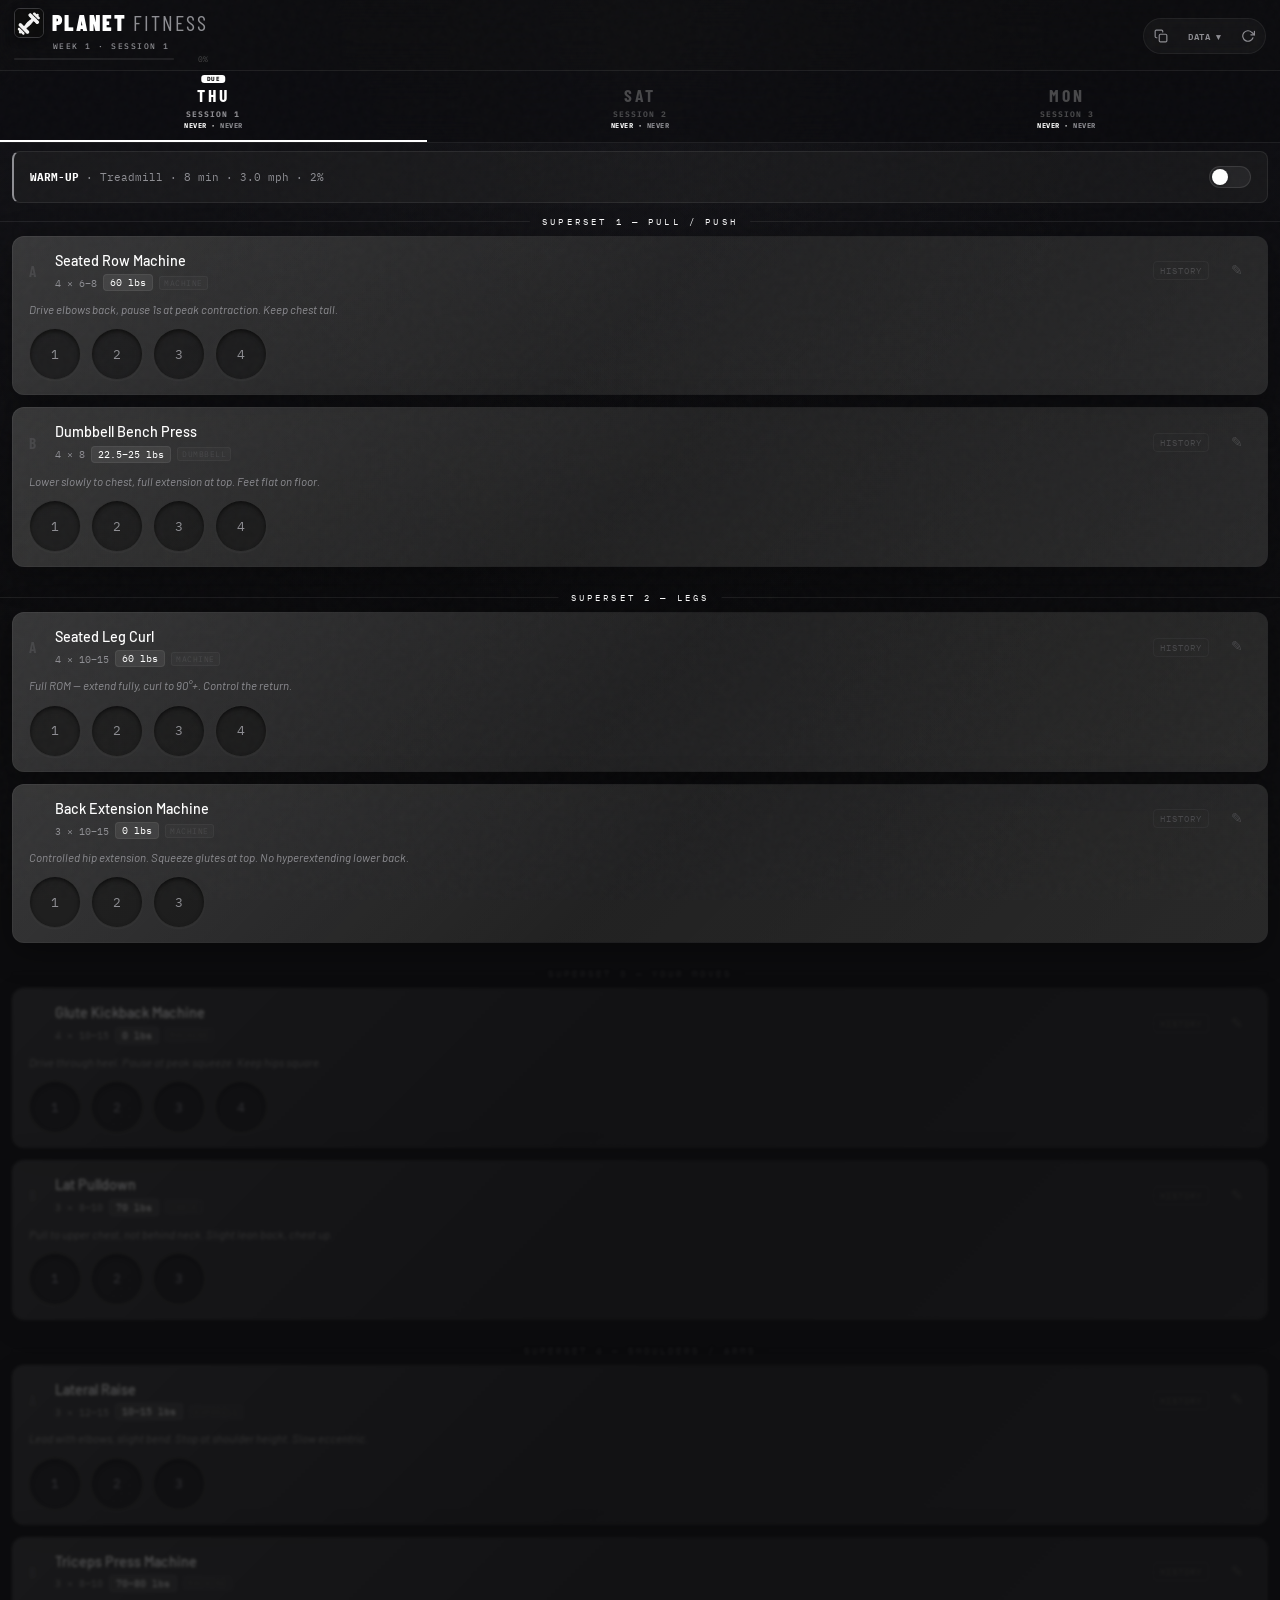
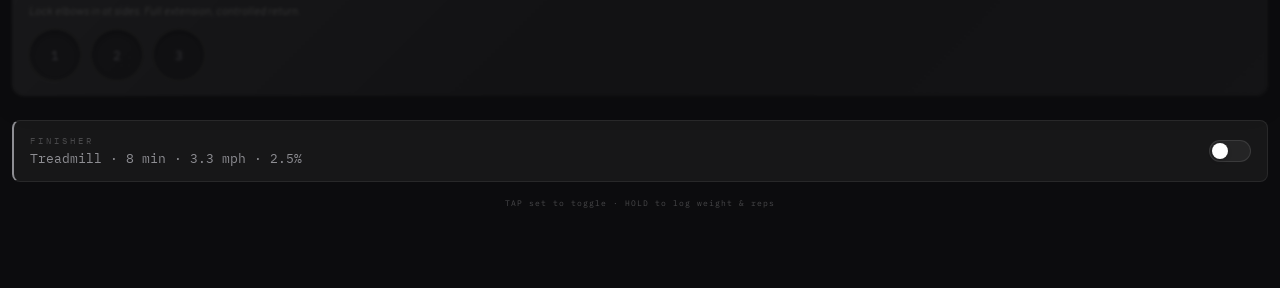
==== index.html @ 47578751 "chore: small reset button fix on mobile" ====
<!DOCTYPE html>
<html lang="en">
<head>
<meta charset="utf-8"/>
<meta content="width=device-width, initial-scale=1.0" name="viewport"/>
<title>Planet Fitness Tracker</title>
<link rel="icon" type="image/x-icon" href="assets/img/favicon.ico" />
<link rel="icon" type="image/jpeg" href="assets/img/icon.jpeg" />
<link rel="apple-touch-icon" href="assets/img/icon.jpeg" />
<link href="https://fonts.googleapis.com/css2?family=Barlow+Condensed:wght@400;600;700;900&family=IBM+Plex+Mono:wght@400;500&family=Barlow:wght@300;400;500&display=swap" rel="stylesheet"/>
<link rel="stylesheet" href="./styles/main.css" />
</head>
<body>
<header>
<div class="wordmark">
<div class="brand-wrap">
  <img class="header-logo-img" src="assets/img/icon.jpeg" alt="Planet Fitness Logo" />
  <div class="logo">Planet <span>Fitness</span></div>
</div>
<div class="subtitle">3525 Washington St · Strength Plan</div>
<div class="week-session" id="week-session-display"></div>
<div id="global-progress-bar-container"></div>
</div>
<div class="header-actions">
  <div class="action-pill-group">
    <button id="copy-btn" class="header-btn" title="Copy Workout">
      <svg class="icon" viewBox="0 0 24 24" width="14" height="14" fill="none" stroke="currentColor" stroke-width="2" stroke-linecap="round" stroke-linejoin="round">
        <rect x="9" y="9" width="13" height="13" rx="2" ry="2"></rect>
        <path d="M5 15H4a2 2 0 0 1-2-2V4a2 2 0 0 1 2-2h9a2 2 0 0 1 2 2v1"></path>
      </svg>
    </button>
    <div class="dropdown">
      <button class="header-btn dropdown-trigger" title="Data Menu">
        <span>DATA ▾</span>
      </button>
      <div class="dropdown-content">
        <button class="dropdown-item" id="import-data-btn">Import Data</button>
        <button class="dropdown-item" id="export-data-btn">Export Data</button>
      </div>
    </div>
    <button id="reset-btn" class="header-btn" title="Reset Tracker">
      <svg class="icon" viewBox="0 0 24 24" width="14" height="14" fill="none" stroke="currentColor" stroke-width="2" stroke-linecap="round" stroke-linejoin="round">
        <polyline points="23 4 23 10 17 10"></polyline>
        <path d="M20.49 15a9 9 0 1 1-2.12-9.36L23 10"></path>
      </svg>
    </button>
  </div>
</div>
</header>
<!-- Rest Timer -->
<div class="hidden" id="rest-timer-bar">
<span id="rest-timer-label">REST</span>
<div id="rest-timer-track"><div id="rest-timer-fill"></div></div>
<span id="rest-timer-count">90</span>
<button id="rest-timer-extend" class="timer-action-btn" title="Add 30 seconds">+30s</button>
<button id="rest-timer-skip" class="timer-action-btn" title="Skip rest timer">✕</button>
</div>
<div id="app"></div>
<div class="log-hint" style="padding: 8px 0 80px; text-align: center;">
  TAP set to toggle · HOLD to log weight &amp; reps
</div>
<script type="module" src="./src/main.js"></script>
</body>
</html>
---- styles/main.css ----
/* ══════════════════════════════════════════
   MAIN — Central stylesheet entry point.
   Imports all modules in dependency order.
══════════════════════════════════════════ */
@import "./variables.css";
@import "./layout.css";
@import "./exercises.css";
@import "./modals.css";
@import "./summary.css";
@import "./cardio.css";
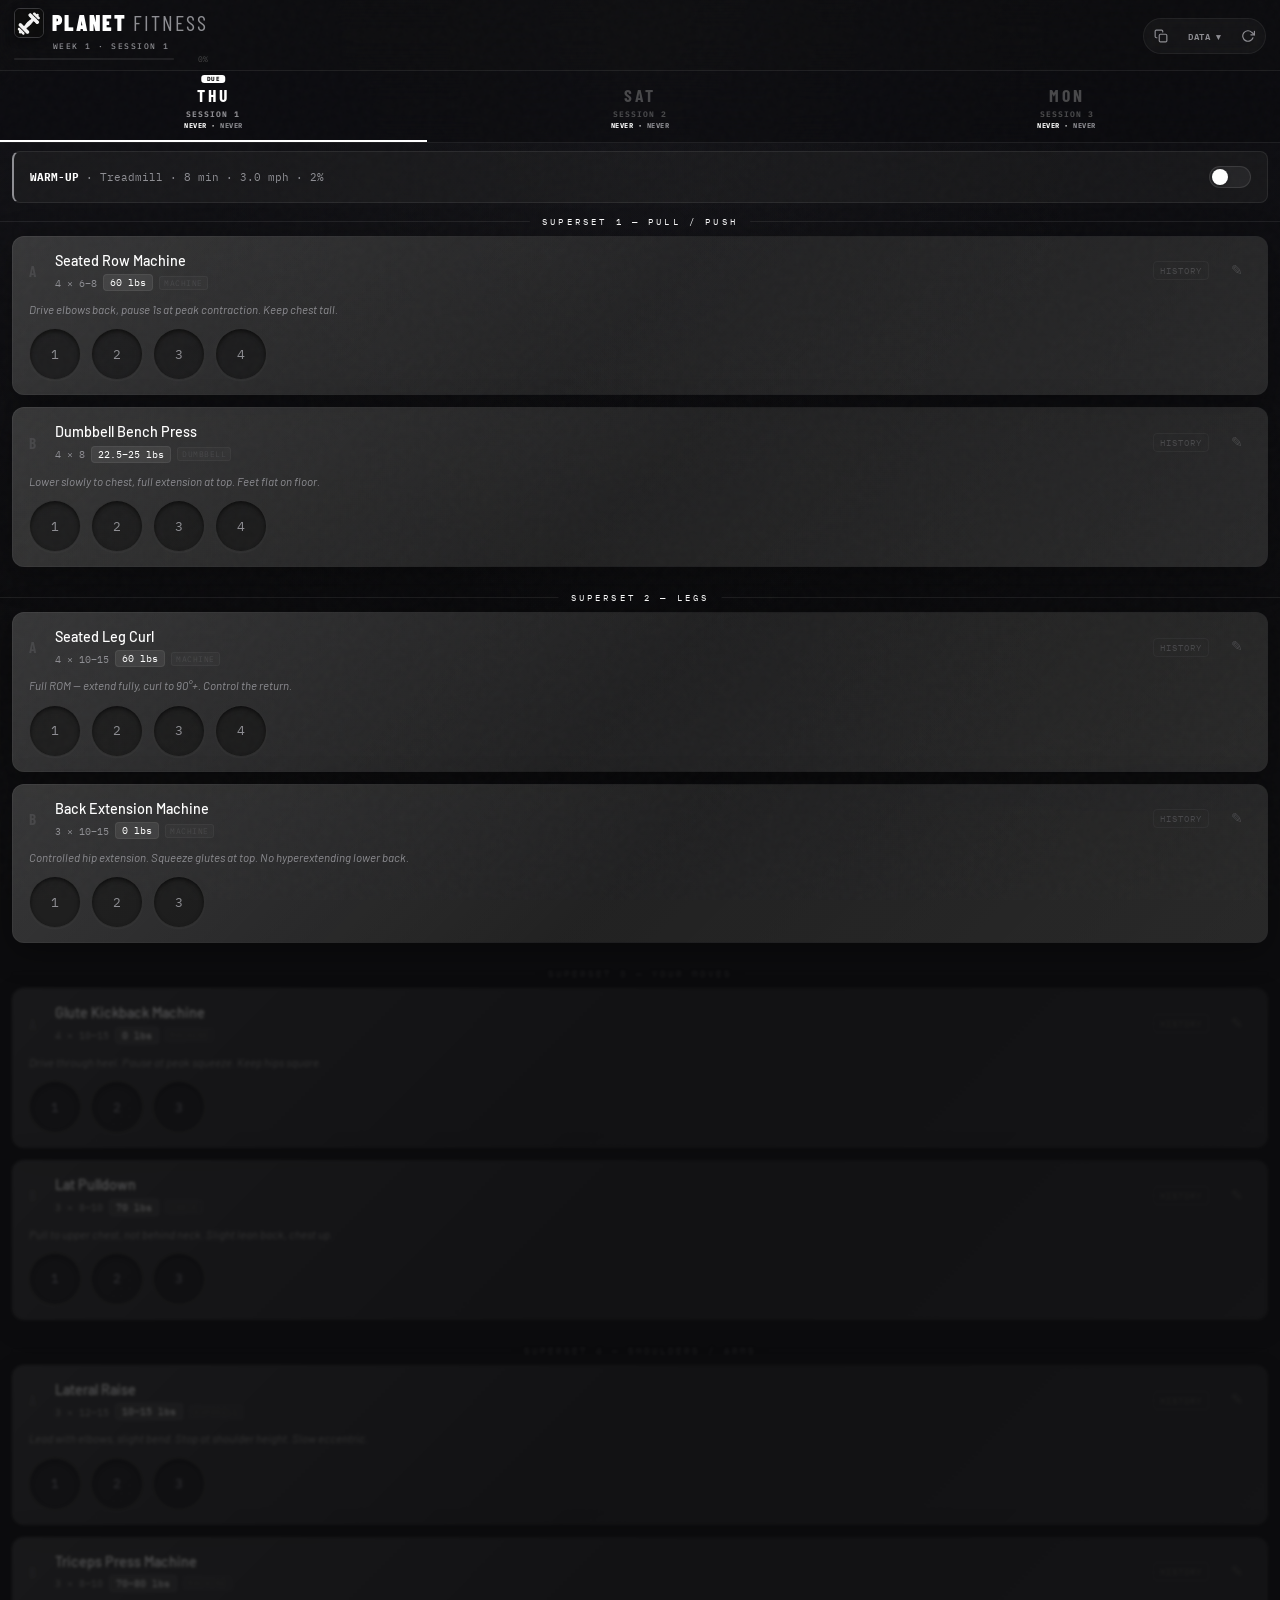
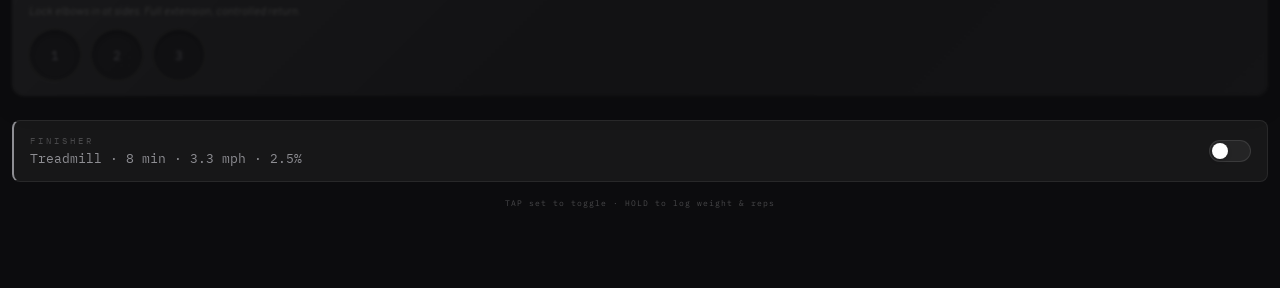
==== commit d43149f3: "chore: organization overhaul" ====
--- a/index.html
+++ b/index.html
@@ -8,7 +8,7 @@
 <link rel="icon" type="image/jpeg" href="assets/img/icon.jpeg" />
 <link rel="apple-touch-icon" href="assets/img/icon.jpeg" />
 <link href="https://fonts.googleapis.com/css2?family=Barlow+Condensed:wght@400;600;700;900&family=IBM+Plex+Mono:wght@400;500&family=Barlow:wght@300;400;500&display=swap" rel="stylesheet"/>
-<link rel="stylesheet" href="./styles/main.css" />
+<link rel="stylesheet" href="./styles/base/main.css" />
 </head>
 <body>
 <header>
--- a/styles/base/main.css
+++ b/styles/base/main.css
@@ -0,0 +1,10 @@
+/* ══════════════════════════════════════════
+   MAIN — Central stylesheet entry point.
+   Imports all modules in dependency order.
+══════════════════════════════════════════ */
+@import "./variables.css";
+@import "../components/layout.css";
+@import "../components/exercises.css";
+@import "../components/modals.css";
+@import "../components/summary.css";
+@import "../components/cardio.css";
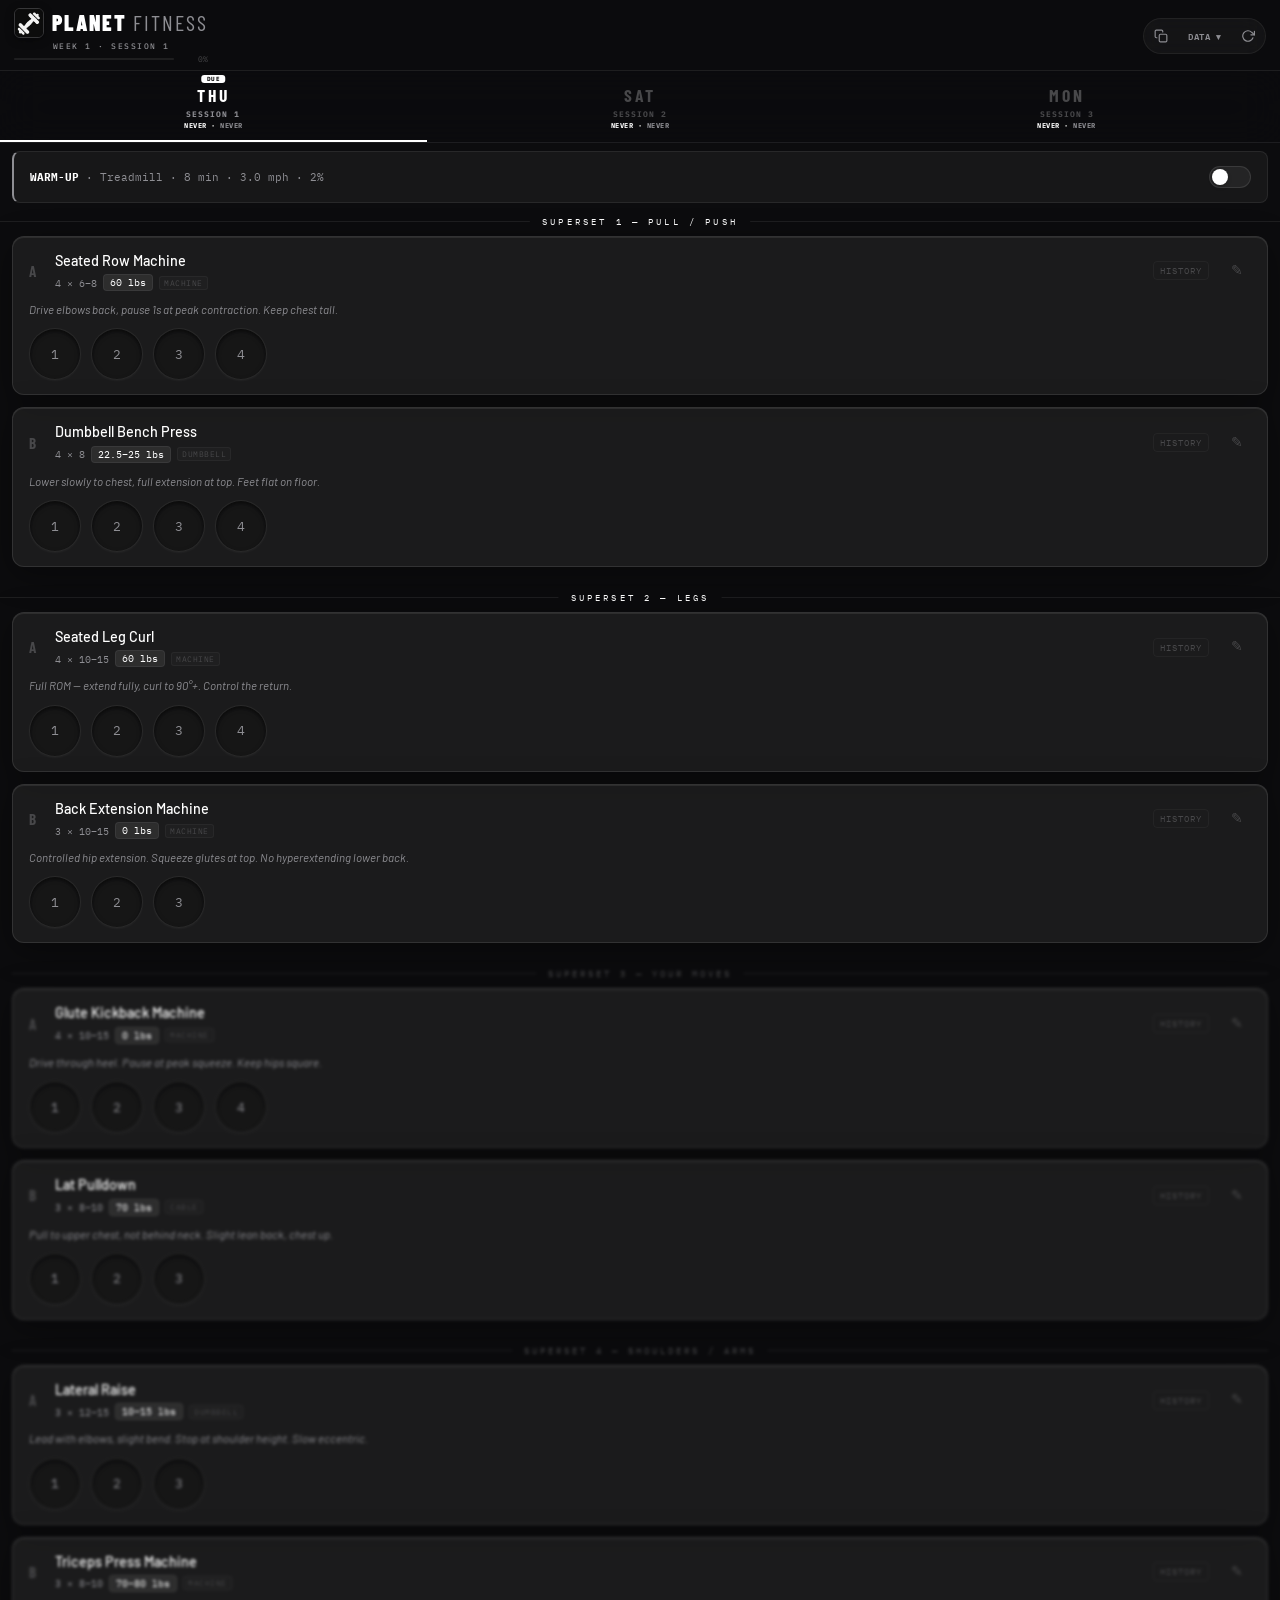
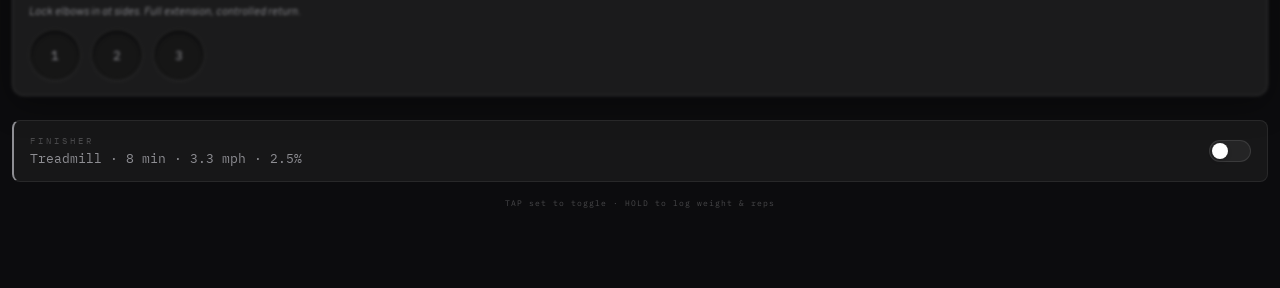
==== commit 89b39120: "fix: cross-browser compat for iOS Safari and Brave - Remove background-attachment:fixed (breaks iOS " ====
--- a/index.html
+++ b/index.html
@@ -2,7 +2,10 @@
 <html lang="en">
 <head>
 <meta charset="utf-8"/>
-<meta content="width=device-width, initial-scale=1.0" name="viewport"/>
+<meta content="width=device-width, initial-scale=1.0, viewport-fit=cover" name="viewport"/>
+<meta name="apple-mobile-web-app-capable" content="yes"/>
+<meta name="apple-mobile-web-app-status-bar-style" content="black-translucent"/>
+<meta name="theme-color" content="#0c0c0e"/>
 <title>Planet Fitness Tracker</title>
 <link rel="icon" type="image/x-icon" href="assets/img/favicon.ico" />
 <link rel="icon" type="image/jpeg" href="assets/img/icon.jpeg" />
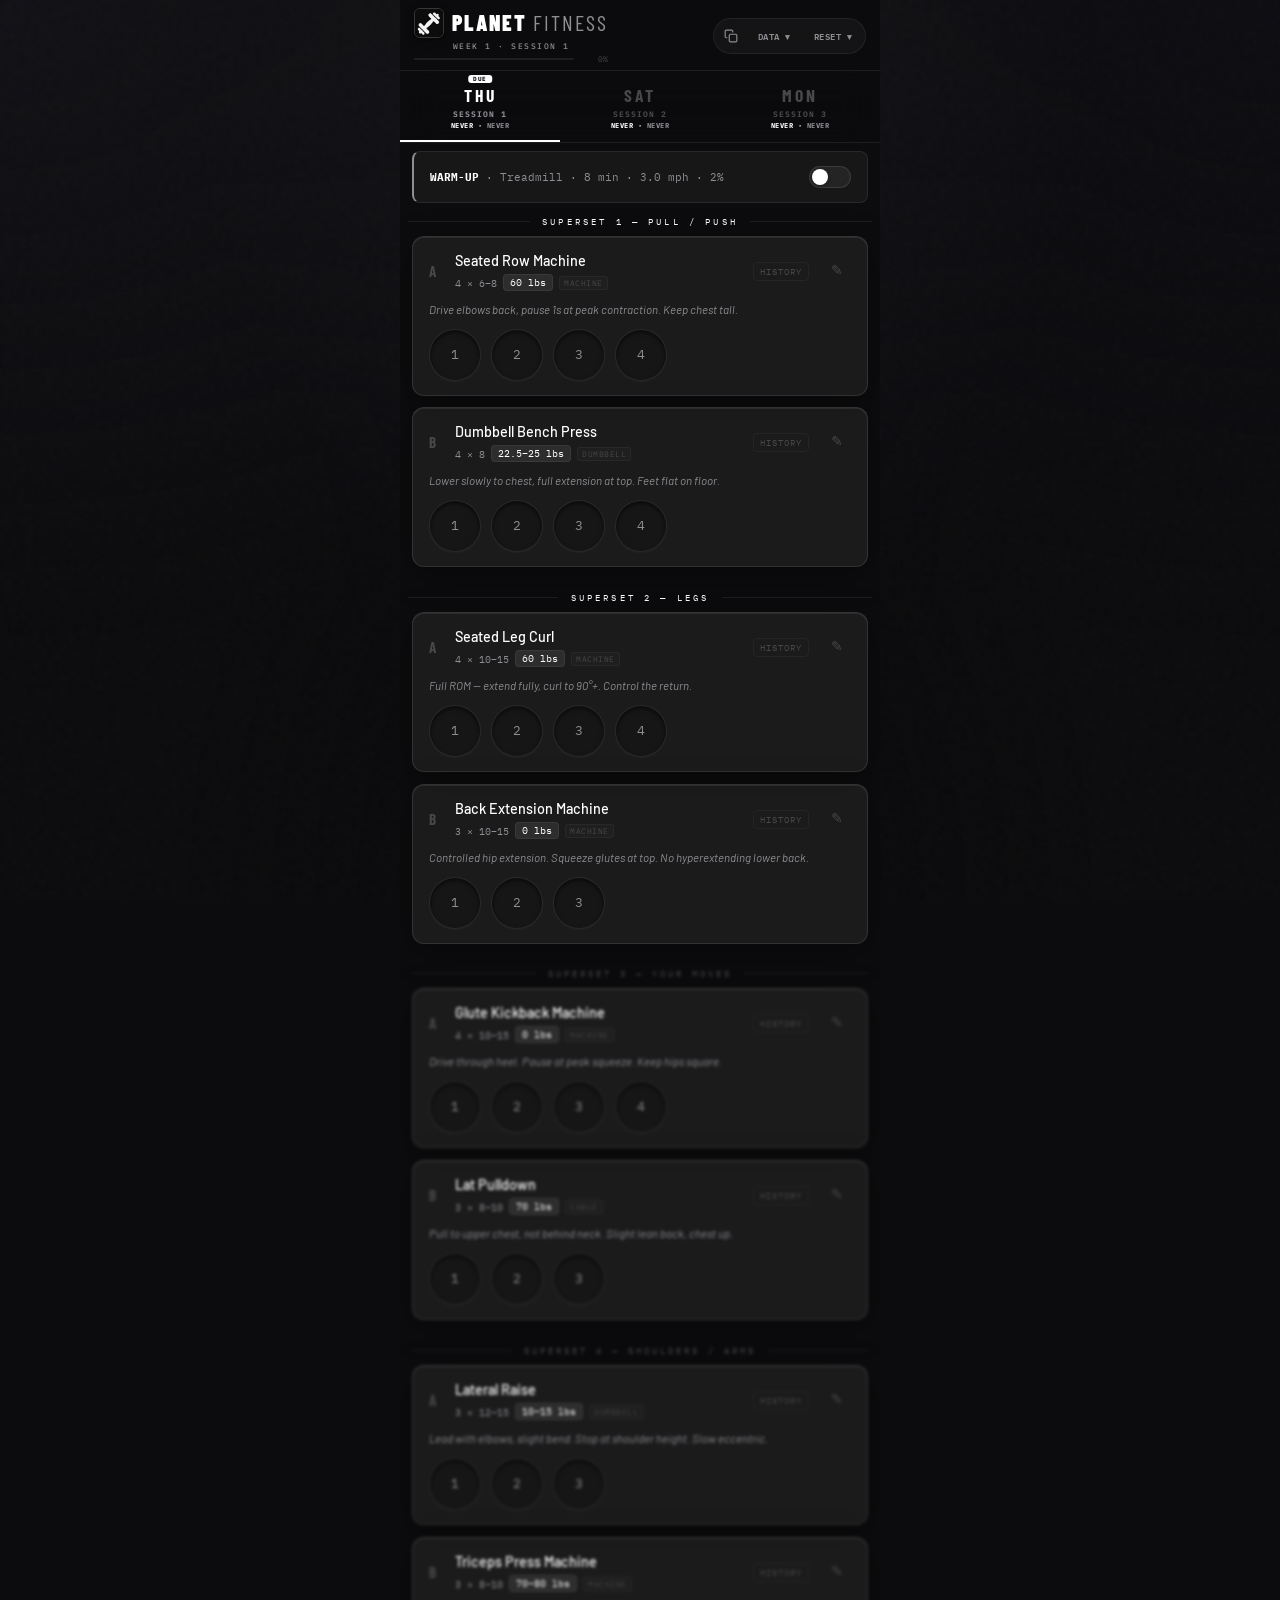
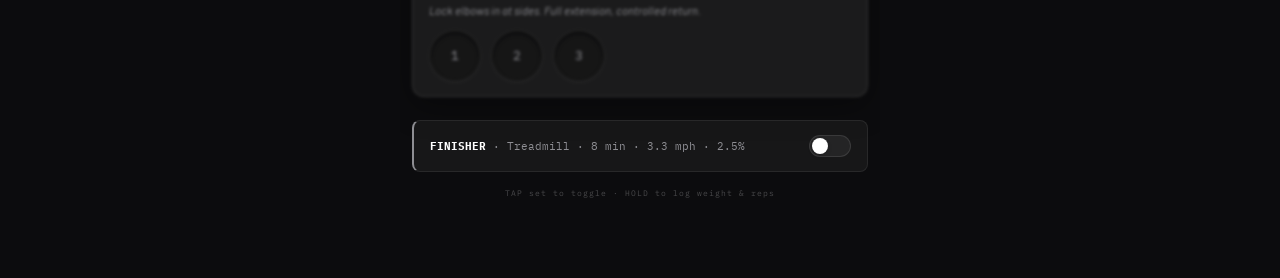
==== commit f84cda24: "feat: multi-scoped reset dropdown, 3-layer coaching system, model confidence, cycle complete UX - Re" ====
--- a/index.html
+++ b/index.html
@@ -1,67 +1,90 @@
 <!DOCTYPE html>
 <html lang="en">
+
 <head>
-<meta charset="utf-8"/>
-<meta content="width=device-width, initial-scale=1.0, viewport-fit=cover" name="viewport"/>
-<meta name="apple-mobile-web-app-capable" content="yes"/>
-<meta name="apple-mobile-web-app-status-bar-style" content="black-translucent"/>
-<meta name="theme-color" content="#0c0c0e"/>
-<title>Planet Fitness Tracker</title>
-<link rel="icon" type="image/x-icon" href="assets/img/favicon.ico" />
-<link rel="icon" type="image/jpeg" href="assets/img/icon.jpeg" />
-<link rel="apple-touch-icon" href="assets/img/icon.jpeg" />
-<link href="https://fonts.googleapis.com/css2?family=Barlow+Condensed:wght@400;600;700;900&family=IBM+Plex+Mono:wght@400;500&family=Barlow:wght@300;400;500&display=swap" rel="stylesheet"/>
-<link rel="stylesheet" href="./styles/base/main.css" />
+  <meta charset="utf-8" />
+  <meta content="width=device-width, initial-scale=1.0, viewport-fit=cover" name="viewport" />
+  <meta name="apple-mobile-web-app-capable" content="yes" />
+  <meta name="apple-mobile-web-app-status-bar-style" content="black-translucent" />
+  <meta name="theme-color" content="#0c0c0e" />
+  <title>Planet Fitness Tracker</title>
+  <link rel="icon" type="image/x-icon" href="assets/img/favicon.ico" />
+  <link rel="icon" type="image/jpeg" href="assets/img/icon.jpeg" />
+  <link rel="apple-touch-icon" href="assets/img/icon.jpeg" />
+  <link
+    href="https://fonts.googleapis.com/css2?family=Barlow+Condensed:wght@400;600;700;900&family=IBM+Plex+Mono:wght@400;500&family=Barlow:wght@300;400;500&display=swap"
+    rel="stylesheet" />
+  <link rel="stylesheet" href="./styles/base/main.css" />
 </head>
+
 <body>
-<header>
-<div class="wordmark">
-<div class="brand-wrap">
-  <img class="header-logo-img" src="assets/img/icon.jpeg" alt="Planet Fitness Logo" />
-  <div class="logo">Planet <span>Fitness</span></div>
-</div>
-<div class="subtitle">3525 Washington St · Strength Plan</div>
-<div class="week-session" id="week-session-display"></div>
-<div id="global-progress-bar-container"></div>
-</div>
-<div class="header-actions">
-  <div class="action-pill-group">
-    <button id="copy-btn" class="header-btn" title="Copy Workout">
-      <svg class="icon" viewBox="0 0 24 24" width="14" height="14" fill="none" stroke="currentColor" stroke-width="2" stroke-linecap="round" stroke-linejoin="round">
-        <rect x="9" y="9" width="13" height="13" rx="2" ry="2"></rect>
-        <path d="M5 15H4a2 2 0 0 1-2-2V4a2 2 0 0 1 2-2h9a2 2 0 0 1 2 2v1"></path>
-      </svg>
-    </button>
-    <div class="dropdown">
-      <button class="header-btn dropdown-trigger" title="Data Menu">
-        <span>DATA ▾</span>
-      </button>
-      <div class="dropdown-content">
-        <button class="dropdown-item" id="import-data-btn">Import Data</button>
-        <button class="dropdown-item" id="export-data-btn">Export Data</button>
+  <header>
+    <div class="wordmark">
+      <div class="brand-wrap">
+        <img class="header-logo-img" src="assets/img/icon.jpeg" alt="Planet Fitness Logo" />
+        <div class="logo">Planet <span>Fitness</span></div>
+      </div>
+      <div class="subtitle">3525 Washington St · Strength Plan</div>
+      <div class="week-session" id="week-session-display"></div>
+      <div id="global-progress-bar-container"></div>
+    </div>
+    <div class="header-actions">
+      <div class="action-pill-group">
+        <button id="copy-btn" class="header-btn" title="Copy Workout">
+          <svg class="icon" viewBox="0 0 24 24" width="14" height="14" fill="none" stroke="currentColor"
+            stroke-width="2" stroke-linecap="round" stroke-linejoin="round">
+            <rect x="9" y="9" width="13" height="13" rx="2" ry="2"></rect>
+            <path d="M5 15H4a2 2 0 0 1-2-2V4a2 2 0 0 1 2-2h9a2 2 0 0 1 2 2v1"></path>
+          </svg>
+        </button>
+        <div class="dropdown">
+          <button class="header-btn dropdown-trigger" title="Data Menu">
+            <span>DATA ▾</span>
+          </button>
+          <div class="dropdown-content">
+            <button class="dropdown-item" id="import-data-btn">Import Data</button>
+            <button class="dropdown-item" id="export-data-btn">Export Data</button>
+          </div>
+        </div>
+        <div class="dropdown" id="reset-dropdown">
+          <button class="header-btn dropdown-trigger" id="reset-dropdown-trigger" title="Reset options">
+            <span>RESET ▾</span>
+          </button>
+          <div class="dropdown-content reset-dropdown-content">
+            <button class="dropdown-item reset-dropdown-item" id="reset-session-btn">
+              <span class="dropdown-item-label">Reset Session</span>
+              <span class="dropdown-item-desc">Clear set inputs · keep history</span>
+            </button>
+            <button class="dropdown-item reset-dropdown-item" id="reload-data-btn">
+              <span class="dropdown-item-label">Reload Imported Data</span>
+              <span class="dropdown-item-desc">Restore schema · keep history</span>
+            </button>
+            <div class="dropdown-divider-danger"></div>
+            <button class="dropdown-item reset-dropdown-item dropdown-item-danger" id="factory-reset-btn">
+              <span class="dropdown-item-label">Factory Reset</span>
+              <span class="dropdown-item-desc">Wipe all data · fresh install</span>
+            </button>
+          </div>
+        </div>
+
       </div>
     </div>
-    <button id="reset-btn" class="header-btn" title="Reset Tracker">
-      <svg class="icon" viewBox="0 0 24 24" width="14" height="14" fill="none" stroke="currentColor" stroke-width="2" stroke-linecap="round" stroke-linejoin="round">
-        <polyline points="23 4 23 10 17 10"></polyline>
-        <path d="M20.49 15a9 9 0 1 1-2.12-9.36L23 10"></path>
-      </svg>
-    </button>
+  </header>
+  <!-- Rest Timer -->
+  <div class="hidden" id="rest-timer-bar">
+    <span id="rest-timer-label">REST</span>
+    <div id="rest-timer-track">
+      <div id="rest-timer-fill"></div>
+    </div>
+    <span id="rest-timer-count">90</span>
+    <button id="rest-timer-extend" class="timer-action-btn" title="Add 30 seconds">+30s</button>
+    <button id="rest-timer-skip" class="timer-action-btn" title="Skip rest timer">✕</button>
   </div>
-</div>
-</header>
-<!-- Rest Timer -->
-<div class="hidden" id="rest-timer-bar">
-<span id="rest-timer-label">REST</span>
-<div id="rest-timer-track"><div id="rest-timer-fill"></div></div>
-<span id="rest-timer-count">90</span>
-<button id="rest-timer-extend" class="timer-action-btn" title="Add 30 seconds">+30s</button>
-<button id="rest-timer-skip" class="timer-action-btn" title="Skip rest timer">✕</button>
-</div>
-<div id="app"></div>
-<div class="log-hint" style="padding: 8px 0 80px; text-align: center;">
-  TAP set to toggle · HOLD to log weight &amp; reps
-</div>
-<script type="module" src="./src/main.js"></script>
+  <div id="app"></div>
+  <div class="log-hint" style="padding: 8px 0 80px; text-align: center;">
+    TAP set to toggle · HOLD to log weight &amp; reps
+  </div>
+  <script type="module" src="./src/main.js"></script>
 </body>
+
 </html>
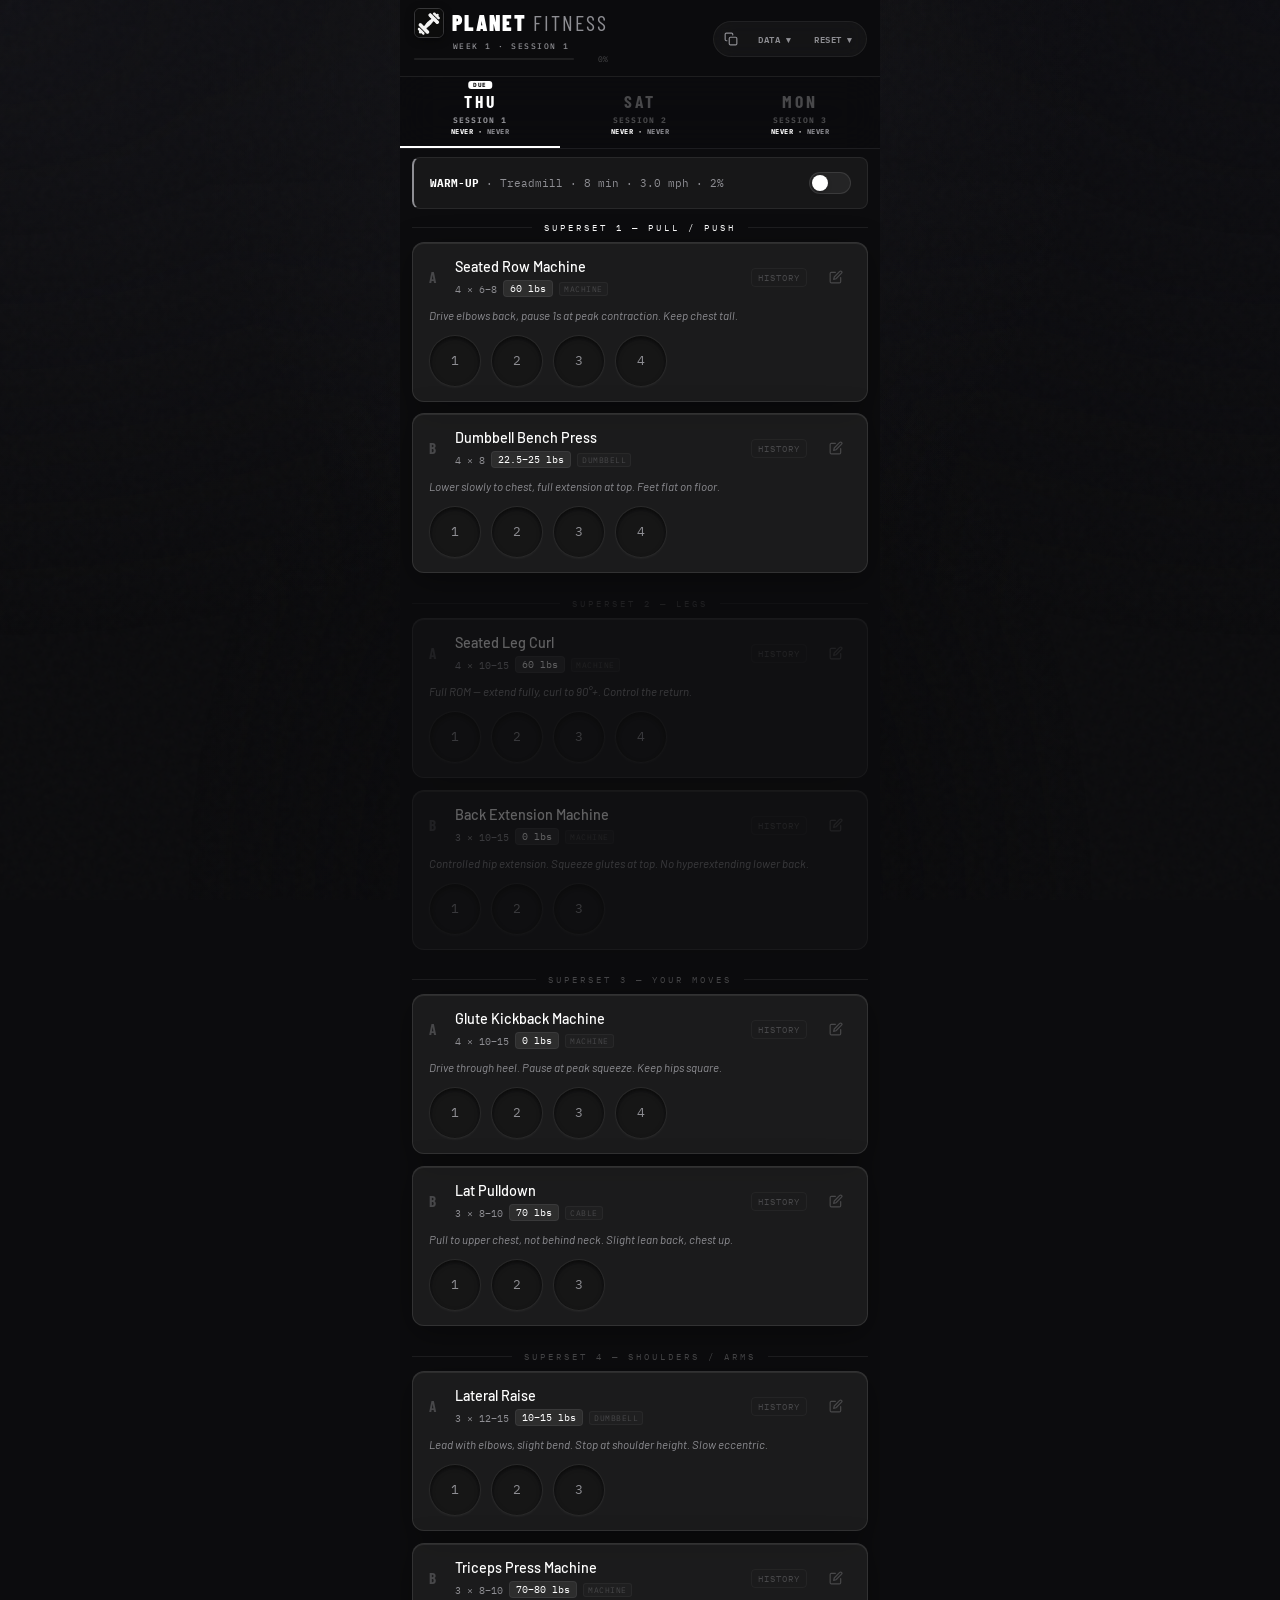
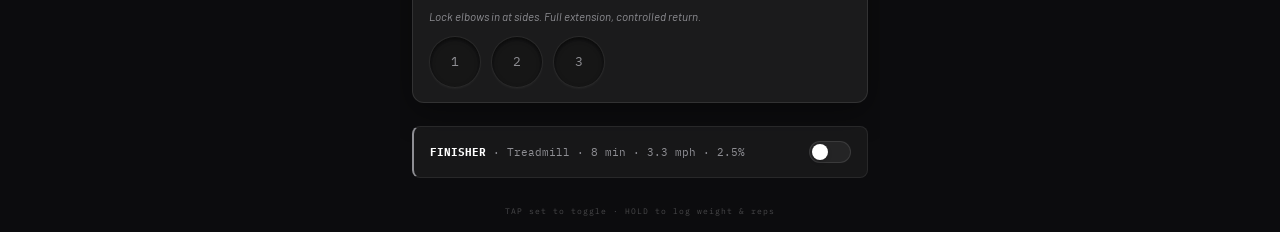
==== commit a6a91e4f: "fix: import normalization, finisher text, bottom space, remove all emojis - IMPORT_STATE now runs no" ====
--- a/index.html
+++ b/index.html
@@ -81,7 +81,7 @@
     <button id="rest-timer-skip" class="timer-action-btn" title="Skip rest timer">✕</button>
   </div>
   <div id="app"></div>
-  <div class="log-hint" style="padding: 8px 0 80px; text-align: center;">
+  <div class="log-hint" style="padding: 8px 0 16px; text-align: center;">
     TAP set to toggle · HOLD to log weight &amp; reps
   </div>
   <script type="module" src="./src/main.js"></script>
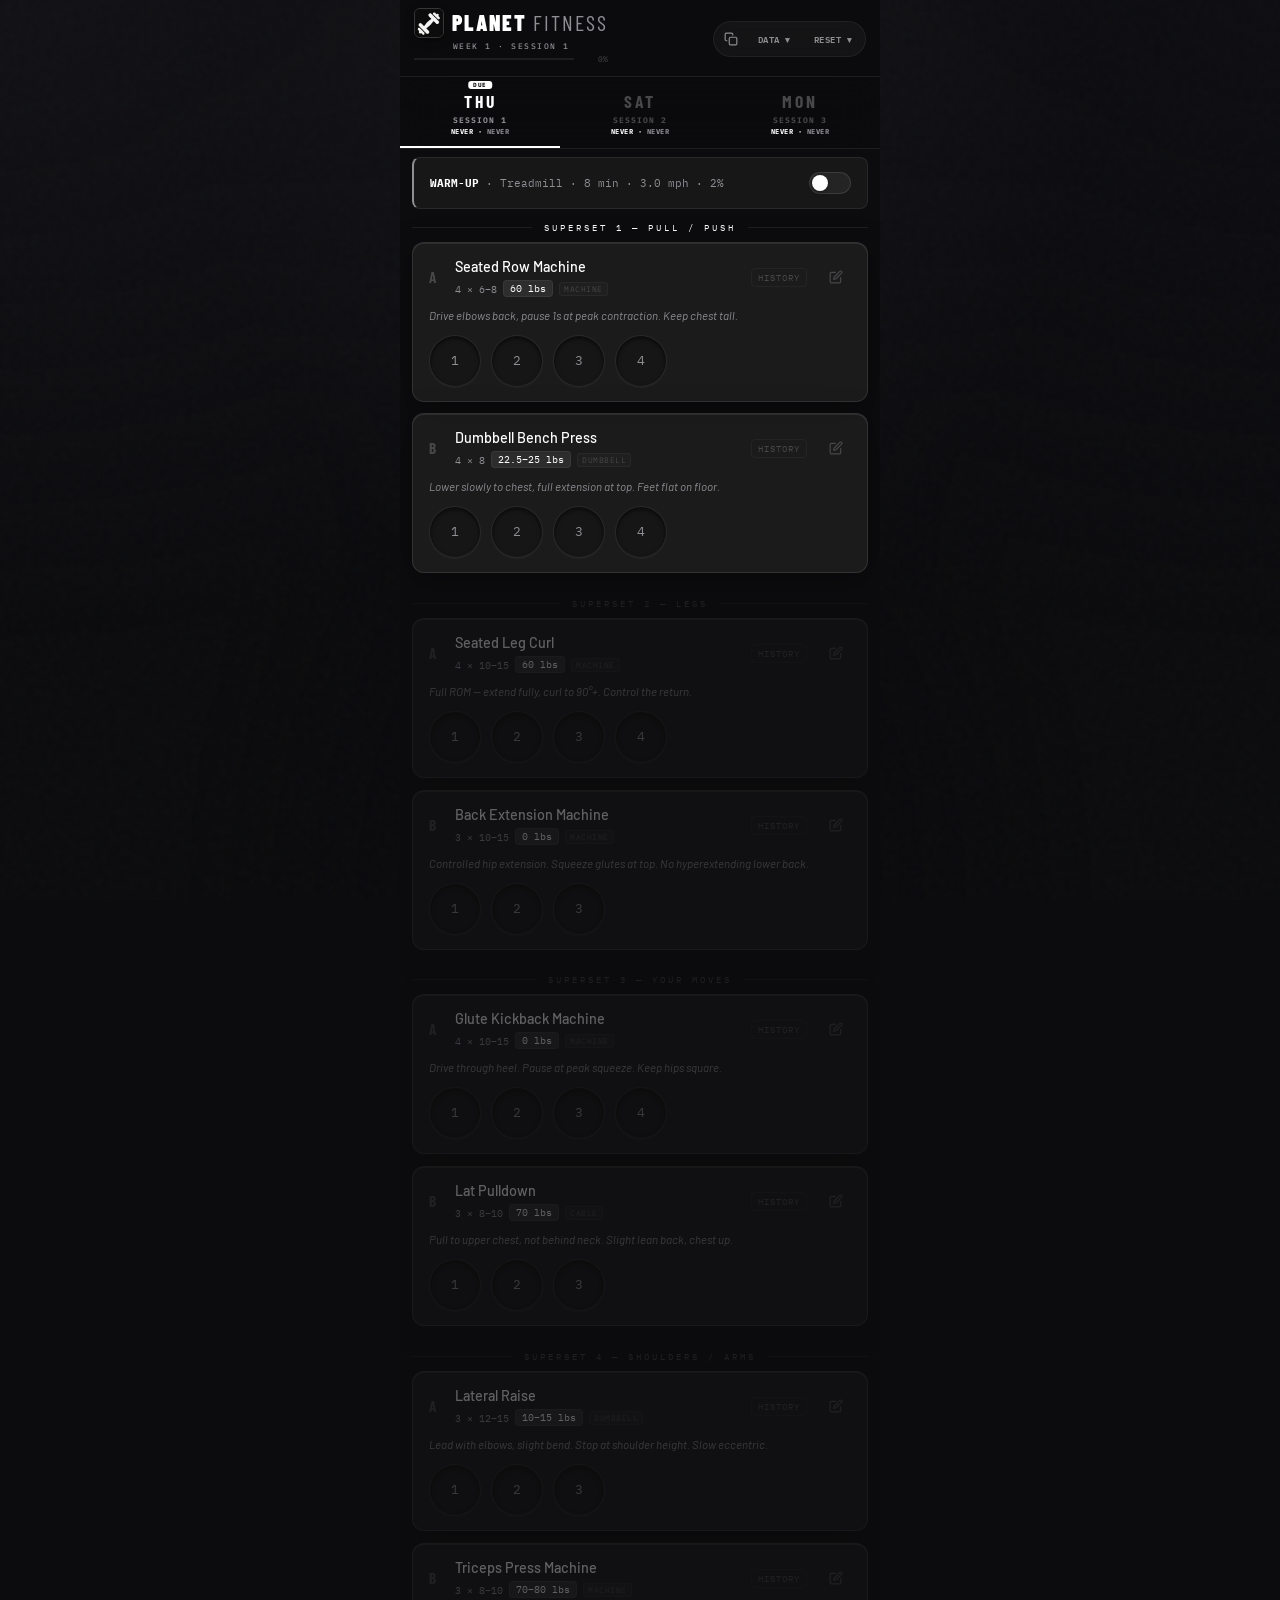
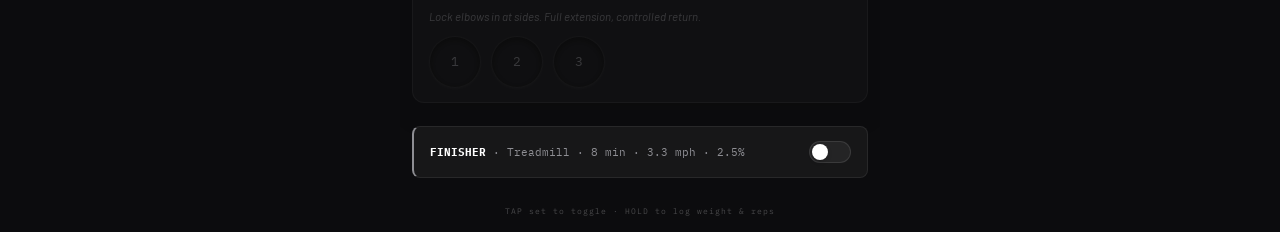
==== commit 8ff5a2d0: "fix: auto-refresh after import, export button, RIR/ROM display, warmup/finisher always from workouts" ====
--- a/index.html
+++ b/index.html
@@ -78,7 +78,7 @@
     </div>
     <span id="rest-timer-count">90</span>
     <button id="rest-timer-extend" class="timer-action-btn" title="Add 30 seconds">+30s</button>
-    <button id="rest-timer-skip" class="timer-action-btn" title="Skip rest timer">✕</button>
+    <button id="rest-timer-skip" class="timer-action-btn" title="Skip rest timer"><svg viewBox="0 0 24 24" width="14" height="14" fill="none" stroke="currentColor" stroke-width="2.5" stroke-linecap="round" stroke-linejoin="round"><line x1="18" y1="6" x2="6" y2="18"/><line x1="6" y1="6" x2="18" y2="18"/></svg></button>
   </div>
   <div id="app"></div>
   <div class="log-hint" style="padding: 8px 0 16px; text-align: center;">
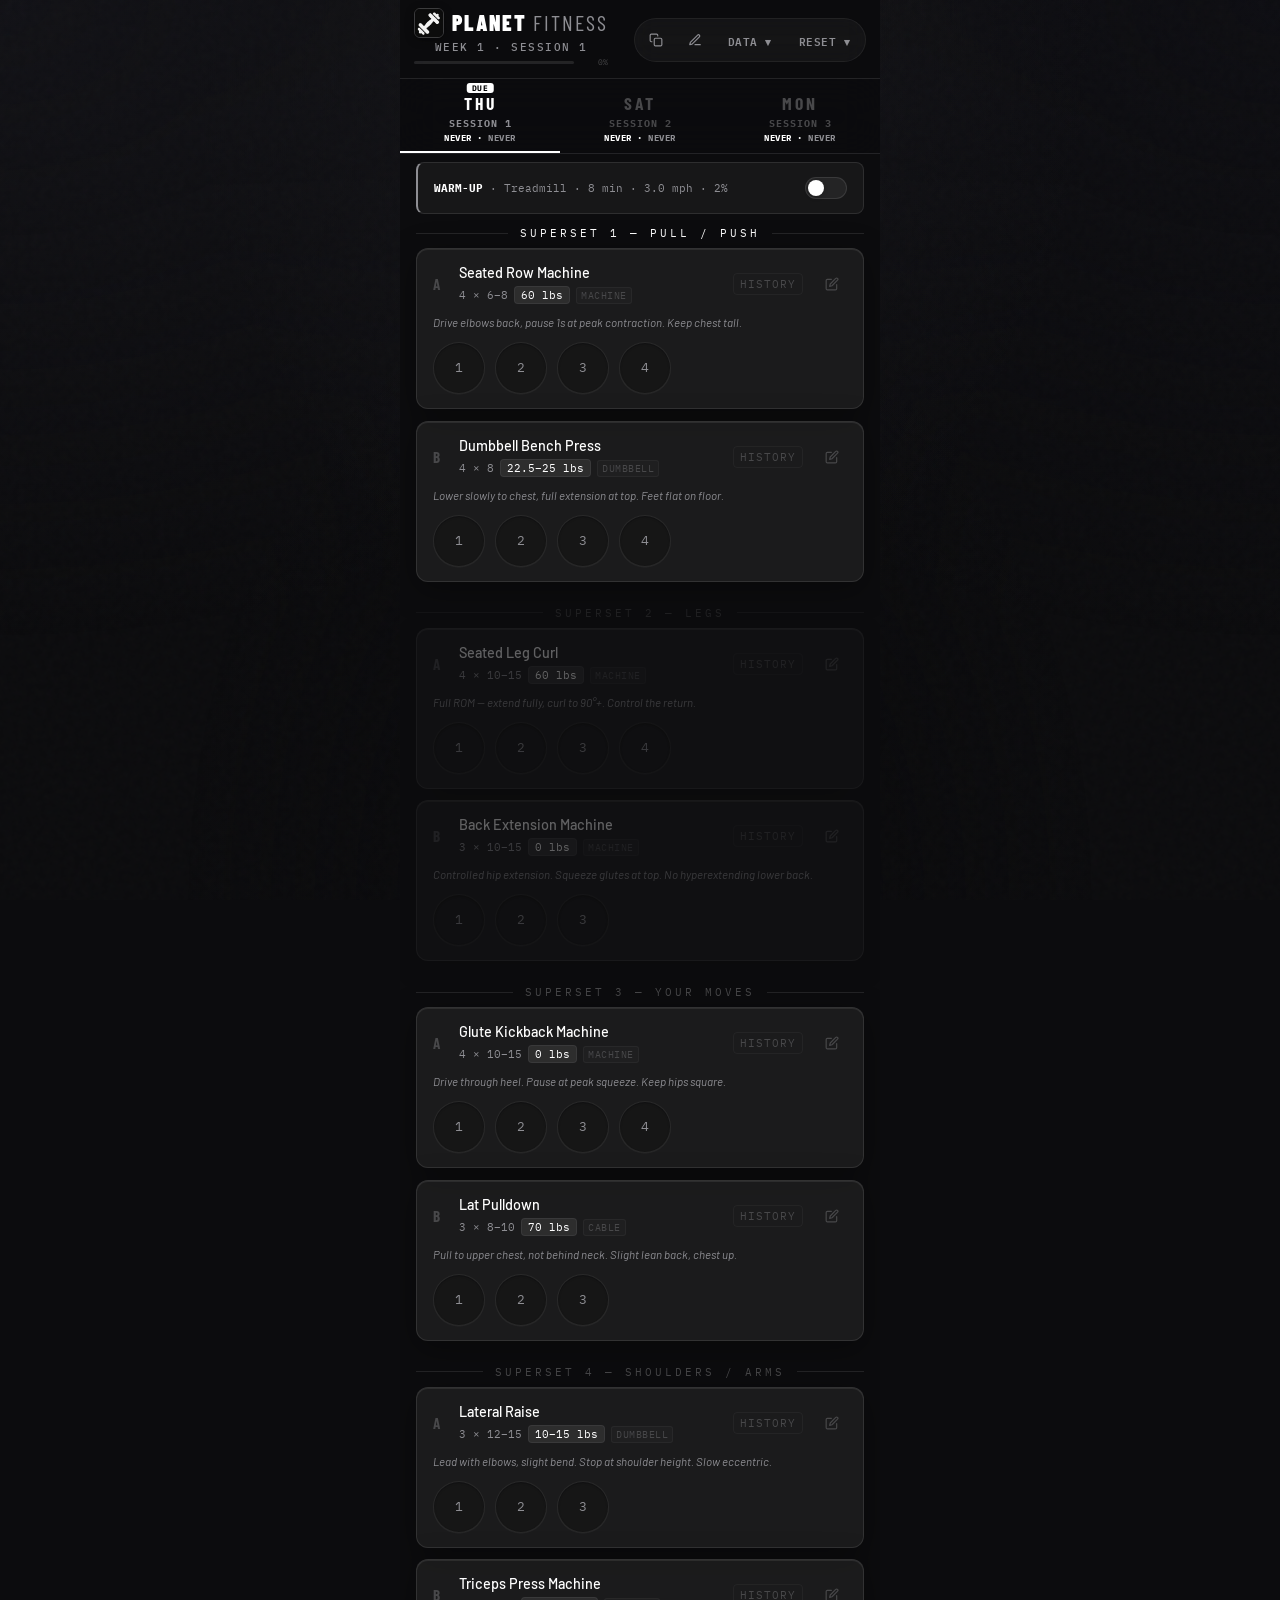
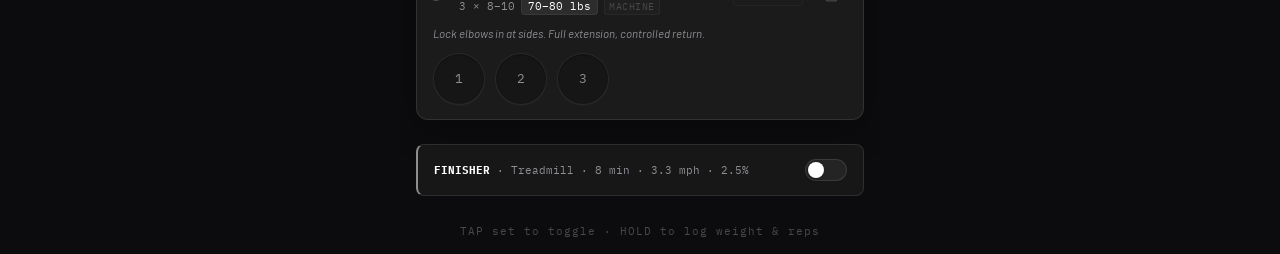
==== commit e7ed7521: "add template editor button to header — was missing from index.html" ====
--- a/index.html
+++ b/index.html
@@ -35,6 +35,13 @@
             stroke-width="2" stroke-linecap="round" stroke-linejoin="round">
             <rect x="9" y="9" width="13" height="13" rx="2" ry="2"></rect>
             <path d="M5 15H4a2 2 0 0 1-2-2V4a2 2 0 0 1 2-2h9a2 2 0 0 1 2 2v1"></path>
+          </svg>
+        </button>
+        <button id="template-editor-btn" class="header-btn" title="Edit Template">
+          <svg class="icon" viewBox="0 0 24 24" width="14" height="14" fill="none" stroke="currentColor"
+            stroke-width="2" stroke-linecap="round" stroke-linejoin="round">
+            <path d="M12 20h9"/>
+            <path d="M16.5 3.5a2.121 2.121 0 0 1 3 3L7 19l-4 1 1-4L16.5 3.5z"/>
           </svg>
         </button>
         <div class="dropdown">
--- a/styles/base/main.css
+++ b/styles/base/main.css
@@ -8,3 +8,4 @@
 @import "../components/modals.css";
 @import "../components/summary.css";
 @import "../components/cardio.css";
+@import "../components/template-editor.css";
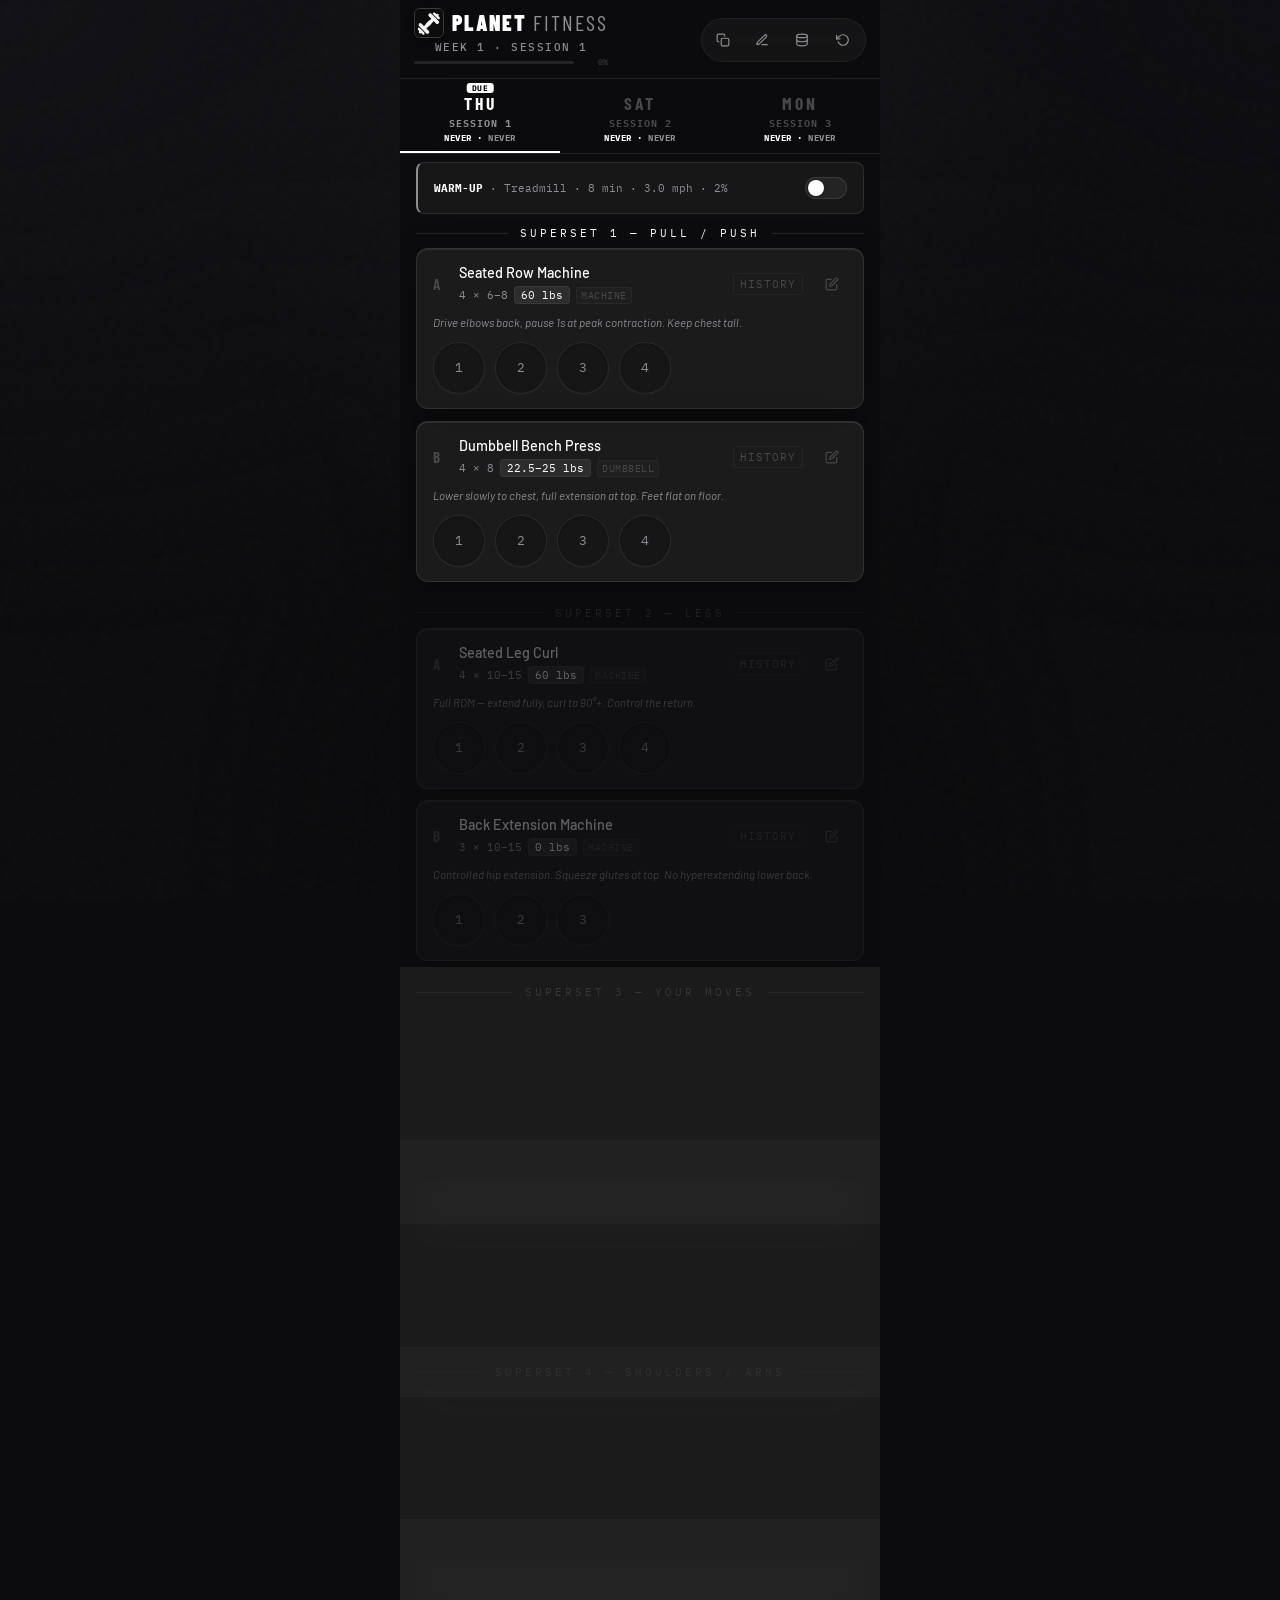
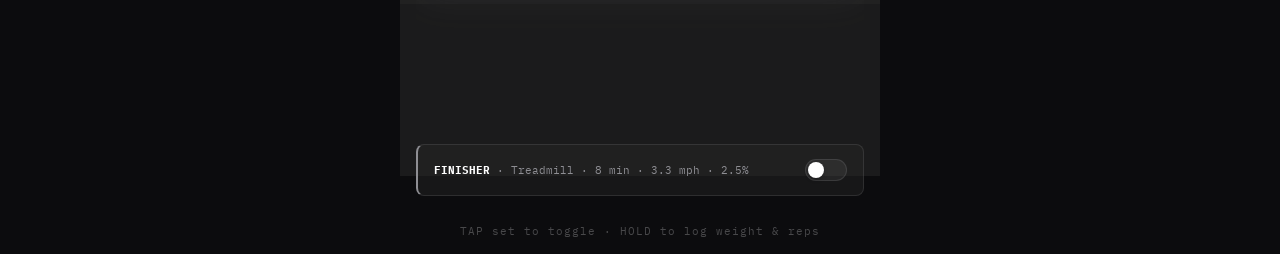
==== commit 85c5412d: "replace DATA/RESET text labels with SVG icons (database + refresh)" ====
--- a/index.html
+++ b/index.html
@@ -46,7 +46,12 @@
         </button>
         <div class="dropdown">
           <button class="header-btn dropdown-trigger" title="Data Menu">
-            <span>DATA ▾</span>
+            <svg class="icon" viewBox="0 0 24 24" width="14" height="14" fill="none" stroke="currentColor"
+              stroke-width="2" stroke-linecap="round" stroke-linejoin="round">
+              <ellipse cx="12" cy="5" rx="9" ry="3"/>
+              <path d="M21 12c0 1.66-4 3-9 3s-9-1.34-9-3"/>
+              <path d="M3 5v14c0 1.66 4 3 9 3s9-1.34 9-3V5"/>
+            </svg>
           </button>
           <div class="dropdown-content">
             <button class="dropdown-item" id="import-data-btn">Import Data</button>
@@ -55,7 +60,11 @@
         </div>
         <div class="dropdown" id="reset-dropdown">
           <button class="header-btn dropdown-trigger" id="reset-dropdown-trigger" title="Reset options">
-            <span>RESET ▾</span>
+            <svg class="icon" viewBox="0 0 24 24" width="14" height="14" fill="none" stroke="currentColor"
+              stroke-width="2" stroke-linecap="round" stroke-linejoin="round">
+              <polyline points="1 4 1 10 7 10"/>
+              <path d="M3.51 15a9 9 0 1 0 2.13-9.36L1 10"/>
+            </svg>
           </button>
           <div class="dropdown-content reset-dropdown-content">
             <button class="dropdown-item reset-dropdown-item" id="reset-session-btn">
